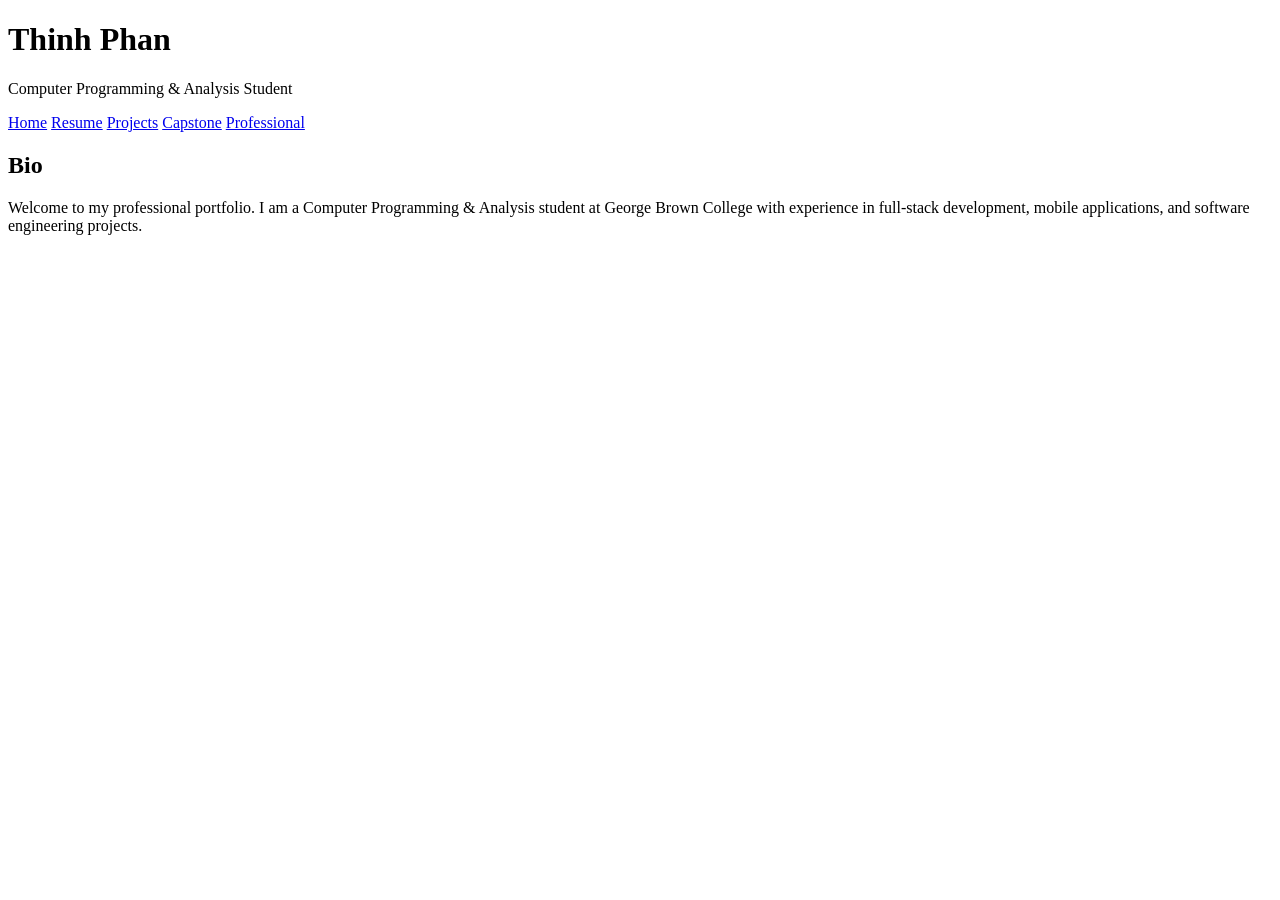
==== index.html @ 6b8f3478 "Intial commit - Portfolio structure" ====
<!DOCTYPE html>
<html lang="en">
<head>
<meta charset="UTF-8">
<title>Thinh Phan Portfolio</title>
<link rel="stylesheet" href="assets/css/styles.css">
</head>

<body>

<header>
<h1>Thinh Phan</h1>
<p>Computer Programming & Analysis Student</p>

<nav>
<a href="index.html">Home</a>
<a href="resume.html">Resume</a>
<a href="projects.html">Projects</a>
<a href="capstone.html">Capstone</a>
<a href="professional.html">Professional</a>
</nav>
</header>

<section>
<h2>Bio</h2>
<p>Welcome to my professional portfolio. I am a Computer Programming & Analysis student at George Brown College with experience in full-stack development, mobile applications, and software engineering projects.</p>
</section>

</body>
</html>
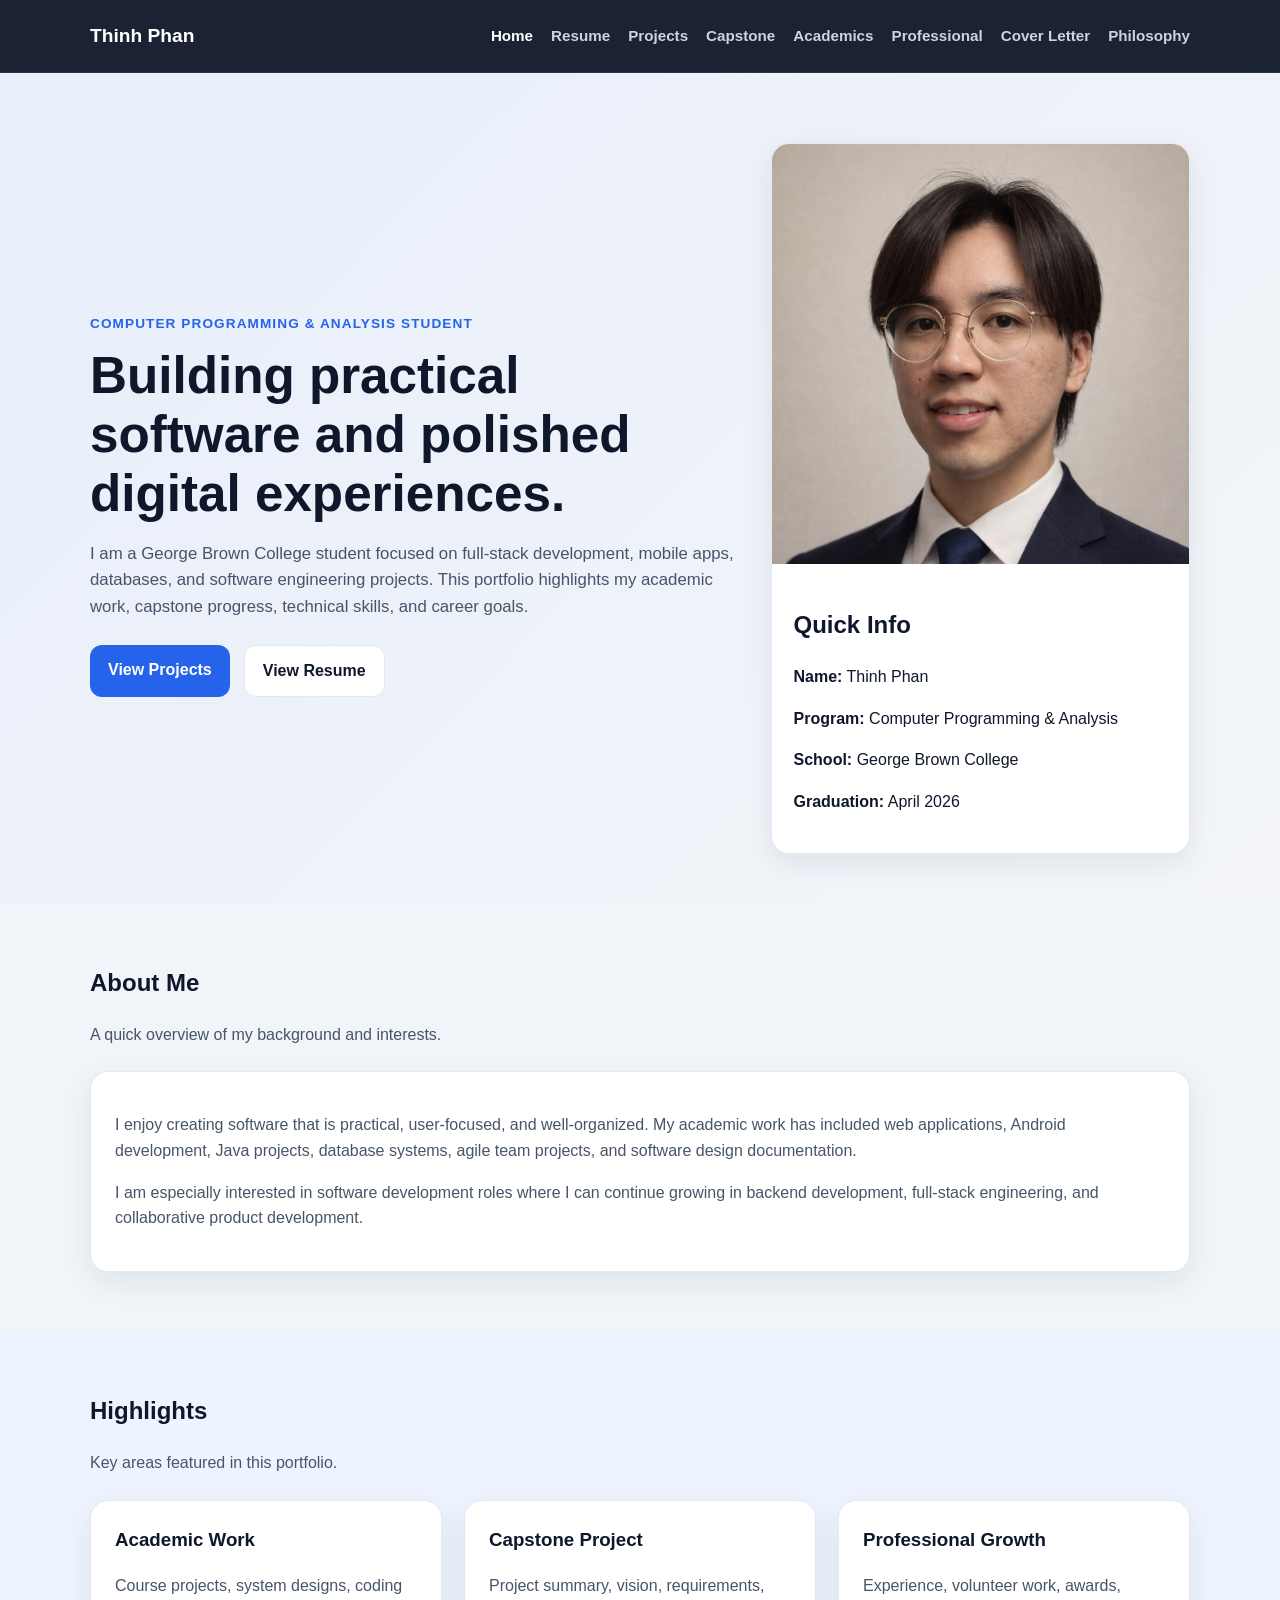
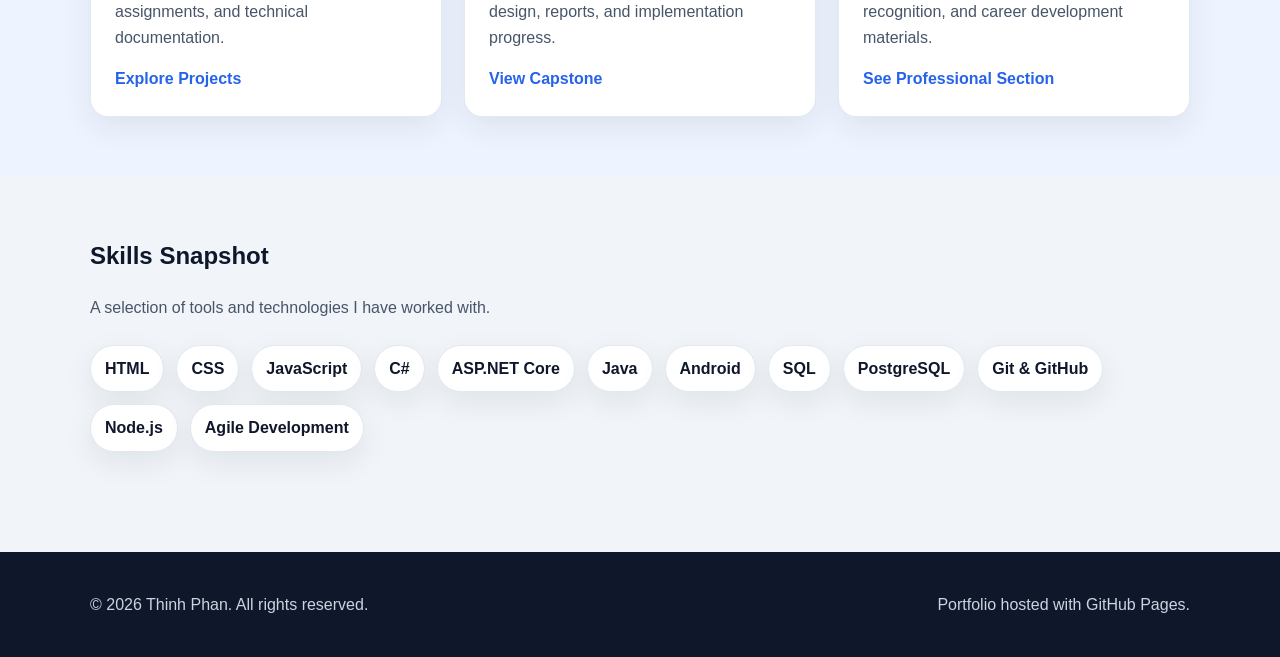
==== commit 92b724a3: "adding styling to portfolio structure" ====
--- a/index.html
+++ b/index.html
@@ -1,30 +1,144 @@
 <!DOCTYPE html>
 <html lang="en">
 <head>
-<meta charset="UTF-8">
-<title>Thinh Phan Portfolio</title>
-<link rel="stylesheet" href="assets/css/styles.css">
+  <meta charset="UTF-8" />
+  <meta name="viewport" content="width=device-width, initial-scale=1.0" />
+  <title>Thinh Phan | Portfolio</title>
+  <link rel="stylesheet" href="assets/css/styles.css" />
 </head>
+<body>
+  <header class="site-header">
+    <div class="container nav-container">
+      <a href="index.html" class="logo">Thinh Phan</a>
 
-<body>
+      <button class="menu-toggle" id="menuToggle">☰</button>
 
-<header>
-<h1>Thinh Phan</h1>
-<p>Computer Programming & Analysis Student</p>
+      <nav class="site-nav" id="siteNav">
+        <a href="index.html" class="active">Home</a>
+        <a href="resume.html">Resume</a>
+        <a href="projects.html">Projects</a>
+        <a href="capstone.html">Capstone</a>
+        <a href="academics.html">Academics</a>
+        <a href="professional.html">Professional</a>
+        <a href="cover-letter.html">Cover Letter</a>
+        <a href="philosophy.html">Philosophy</a>
+      </nav>
+    </div>
+  </header>
 
-<nav>
-<a href="index.html">Home</a>
-<a href="resume.html">Resume</a>
-<a href="projects.html">Projects</a>
-<a href="capstone.html">Capstone</a>
-<a href="professional.html">Professional</a>
-</nav>
-</header>
+  <main>
+    <section class="hero">
+      <div class="container hero-grid">
+        <div class="hero-text">
+          <p class="eyebrow">Computer Programming & Analysis Student</p>
+          <h1>Building practical software and polished digital experiences.</h1>
+          <p class="hero-description">
+            I am a George Brown College student focused on full-stack development,
+            mobile apps, databases, and software engineering projects. This portfolio
+            highlights my academic work, capstone progress, technical skills, and career goals.
+          </p>
 
-<section>
-<h2>Bio</h2>
-<p>Welcome to my professional portfolio. I am a Computer Programming & Analysis student at George Brown College with experience in full-stack development, mobile applications, and software engineering projects.</p>
-</section>
+          <div class="hero-buttons">
+            <a href="projects.html" class="btn btn-primary">View Projects</a>
+            <a href="resume.html" class="btn btn-secondary">View Resume</a>
+          </div>
+        </div>
 
+        <div class="hero-card">
+          <img src="assets/images/portrait.png" alt="Thinh Phan profile photo" class="profile-image" />
+          <div class="hero-card-content">
+            <h2>Quick Info</h2>
+            <p><strong>Name:</strong> Thinh Phan</p>
+            <p><strong>Program:</strong> Computer Programming & Analysis</p>
+            <p><strong>School:</strong> George Brown College</p>
+            <p><strong>Graduation:</strong> April 2026</p>
+          </div>
+        </div>
+      </div>
+    </section>
+
+    <section class="section">
+      <div class="container">
+        <div class="section-heading">
+          <h2>About Me</h2>
+          <p>A quick overview of my background and interests.</p>
+        </div>
+
+        <div class="card">
+          <p>
+            I enjoy creating software that is practical, user-focused, and well-organized.
+            My academic work has included web applications, Android development, Java projects,
+            database systems, agile team projects, and software design documentation.
+          </p>
+          <p>
+            I am especially interested in software development roles where I can continue growing
+            in backend development, full-stack engineering, and collaborative product development.
+          </p>
+        </div>
+      </div>
+    </section>
+
+    <section class="section alt-section">
+      <div class="container">
+        <div class="section-heading">
+          <h2>Highlights</h2>
+          <p>Key areas featured in this portfolio.</p>
+        </div>
+
+        <div class="grid-3">
+          <article class="card feature-card">
+            <h3>Academic Work</h3>
+            <p>Course projects, system designs, coding assignments, and technical documentation.</p>
+            <a href="projects.html" class="text-link">Explore Projects</a>
+          </article>
+
+          <article class="card feature-card">
+            <h3>Capstone Project</h3>
+            <p>Project summary, vision, requirements, design, reports, and implementation progress.</p>
+            <a href="capstone.html" class="text-link">View Capstone</a>
+          </article>
+
+          <article class="card feature-card">
+            <h3>Professional Growth</h3>
+            <p>Experience, volunteer work, awards, recognition, and career development materials.</p>
+            <a href="professional.html" class="text-link">See Professional Section</a>
+          </article>
+        </div>
+      </div>
+    </section>
+
+    <section class="section">
+      <div class="container">
+        <div class="section-heading">
+          <h2>Skills Snapshot</h2>
+          <p>A selection of tools and technologies I have worked with.</p>
+        </div>
+
+        <div class="skills-list">
+          <span>HTML</span>
+          <span>CSS</span>
+          <span>JavaScript</span>
+          <span>C#</span>
+          <span>ASP.NET Core</span>
+          <span>Java</span>
+          <span>Android</span>
+          <span>SQL</span>
+          <span>PostgreSQL</span>
+          <span>Git & GitHub</span>
+          <span>Node.js</span>
+          <span>Agile Development</span>
+        </div>
+      </div>
+    </section>
+  </main>
+
+  <footer class="site-footer">
+    <div class="container footer-content">
+      <p>© 2026 Thinh Phan. All rights reserved.</p>
+      <p>Portfolio hosted with GitHub Pages.</p>
+    </div>
+  </footer>
+
+  <script src="assets/js/script.js"></script>
 </body>
 </html>
--- a/assets/css/styles.css
+++ b/assets/css/styles.css
@@ -0,0 +1,338 @@
+:root {
+  --bg: #0f172a;
+  --bg-soft: #111827;
+  --surface: #ffffff;
+  --surface-alt: #f8fafc;
+  --text: #0f172a;
+  --text-soft: #475569;
+  --line: #e2e8f0;
+  --primary: #2563eb;
+  --primary-hover: #1d4ed8;
+  --shadow: 0 10px 30px rgba(15, 23, 42, 0.08);
+  --radius: 18px;
+  --max-width: 1100px;
+}
+
+* {
+  box-sizing: border-box;
+}
+
+html {
+  scroll-behavior: smooth;
+}
+
+body {
+  margin: 0;
+  font-family: Arial, sans-serif;
+  background: #f1f5f9;
+  color: var(--text);
+  line-height: 1.6;
+}
+
+img {
+  max-width: 100%;
+  display: block;
+}
+
+a {
+  text-decoration: none;
+}
+
+.container {
+  width: min(92%, var(--max-width));
+  margin: 0 auto;
+}
+
+.site-header {
+  background: rgba(15, 23, 42, 0.95);
+  position: sticky;
+  top: 0;
+  z-index: 1000;
+  backdrop-filter: blur(10px);
+  border-bottom: 1px solid rgba(255, 255, 255, 0.08);
+}
+
+.nav-container {
+  display: flex;
+  align-items: center;
+  justify-content: space-between;
+  min-height: 72px;
+  gap: 20px;
+}
+
+.logo {
+  color: white;
+  font-size: 1.2rem;
+  font-weight: 700;
+}
+
+.site-nav {
+  display: flex;
+  flex-wrap: wrap;
+  gap: 18px;
+}
+
+.site-nav a {
+  color: #cbd5e1;
+  font-weight: 600;
+  font-size: 0.95rem;
+  transition: 0.2s ease;
+}
+
+.site-nav a:hover,
+.site-nav a.active {
+  color: white;
+}
+
+.menu-toggle {
+  display: none;
+  background: transparent;
+  border: none;
+  color: white;
+  font-size: 1.6rem;
+  cursor: pointer;
+}
+
+.hero {
+  padding: 70px 0 50px;
+  background:
+    linear-gradient(135deg, rgba(37, 99, 235, 0.08), rgba(15, 23, 42, 0.02)),
+    #f8fafc;
+}
+
+.hero-grid {
+  display: grid;
+  grid-template-columns: 1.4fr 0.9fr;
+  gap: 28px;
+  align-items: center;
+}
+
+.eyebrow {
+  color: var(--primary);
+  font-weight: 700;
+  text-transform: uppercase;
+  letter-spacing: 0.08em;
+  margin-bottom: 12px;
+  font-size: 0.85rem;
+}
+
+.hero h1 {
+  font-size: clamp(2rem, 4vw, 3.25rem);
+  line-height: 1.15;
+  margin: 0 0 16px;
+}
+
+.hero-description {
+  color: var(--text-soft);
+  font-size: 1.05rem;
+  max-width: 700px;
+}
+
+.hero-buttons {
+  margin-top: 24px;
+  display: flex;
+  flex-wrap: wrap;
+  gap: 14px;
+}
+
+.btn {
+  display: inline-block;
+  padding: 12px 18px;
+  border-radius: 12px;
+  font-weight: 700;
+  transition: 0.2s ease;
+}
+
+.btn-primary {
+  background: var(--primary);
+  color: white;
+}
+
+.btn-primary:hover {
+  background: var(--primary-hover);
+}
+
+.btn-secondary {
+  background: white;
+  color: var(--text);
+  border: 1px solid var(--line);
+}
+
+.btn-secondary:hover {
+  background: #f8fafc;
+}
+
+.hero-card,
+.card {
+  background: var(--surface);
+  border-radius: var(--radius);
+  box-shadow: var(--shadow);
+  border: 1px solid rgba(226, 232, 240, 0.9);
+}
+
+.hero-card {
+  overflow: hidden;
+}
+
+.profile-image {
+  width: 100%;
+  height: 300px;
+  object-fit: cover;
+}
+
+.hero-card-content {
+  padding: 22px;
+}
+
+.section {
+  padding: 60px 0;
+}
+
+.alt-section {
+  background: #eef4ff;
+}
+
+.section-heading {
+  margin-bottom: 24px;
+}
+
+.section-heading h2,
+.page-banner h1,
+.card h2,
+.card h3 {
+  margin-top: 0;
+}
+
+.section-heading p,
+.page-banner p,
+.card p {
+  color: var(--text-soft);
+}
+
+.card {
+  padding: 24px;
+}
+
+.feature-card {
+  height: 100%;
+}
+
+.text-link {
+  color: var(--primary);
+  font-weight: 700;
+}
+
+.text-link:hover {
+  text-decoration: underline;
+}
+
+.grid-3 {
+  display: grid;
+  grid-template-columns: repeat(3, 1fr);
+  gap: 22px;
+}
+
+.grid-2 {
+  display: grid;
+  grid-template-columns: repeat(2, 1fr);
+  gap: 22px;
+}
+
+.skills-list {
+  display: flex;
+  flex-wrap: wrap;
+  gap: 12px;
+}
+
+.skills-list span {
+  background: white;
+  border: 1px solid var(--line);
+  border-radius: 999px;
+  padding: 10px 14px;
+  font-weight: 600;
+  box-shadow: var(--shadow);
+}
+
+.page-main {
+  min-height: 70vh;
+}
+
+.page-banner {
+  background: linear-gradient(135deg, #0f172a, #1e293b);
+  color: white;
+  padding: 60px 0;
+}
+
+.page-banner p {
+  color: #cbd5e1;
+}
+
+.centered-card {
+  text-align: center;
+  max-width: 700px;
+  margin: 0 auto;
+}
+
+.site-footer {
+  background: var(--bg);
+  color: #cbd5e1;
+  padding: 24px 0;
+  margin-top: 40px;
+}
+
+.footer-content {
+  display: flex;
+  justify-content: space-between;
+  gap: 20px;
+  flex-wrap: wrap;
+}
+
+.hero-card {
+  overflow: hidden;
+}
+
+.profile-image {
+  width: 100%;
+  height: 420px;
+  object-fit: cover;
+  object-position: center 20%;
+}
+
+@media (max-width: 900px) {
+  .hero-grid,
+  .grid-3,
+  .grid-2 {
+    grid-template-columns: 1fr;
+  }
+}
+
+@media (max-width: 768px) {
+  .menu-toggle {
+    display: block;
+  }
+
+  .site-nav {
+    display: none;
+    position: absolute;
+    top: 72px;
+    left: 0;
+    width: 100%;
+    background: #0f172a;
+    padding: 16px 4%;
+    flex-direction: column;
+    border-top: 1px solid rgba(255, 255, 255, 0.08);
+  }
+
+  .site-nav.show {
+    display: flex;
+  }
+
+  .hero {
+    padding-top: 40px;
+  }
+
+  .hero-buttons {
+    flex-direction: column;
+    align-items: flex-start;
+  }
+}
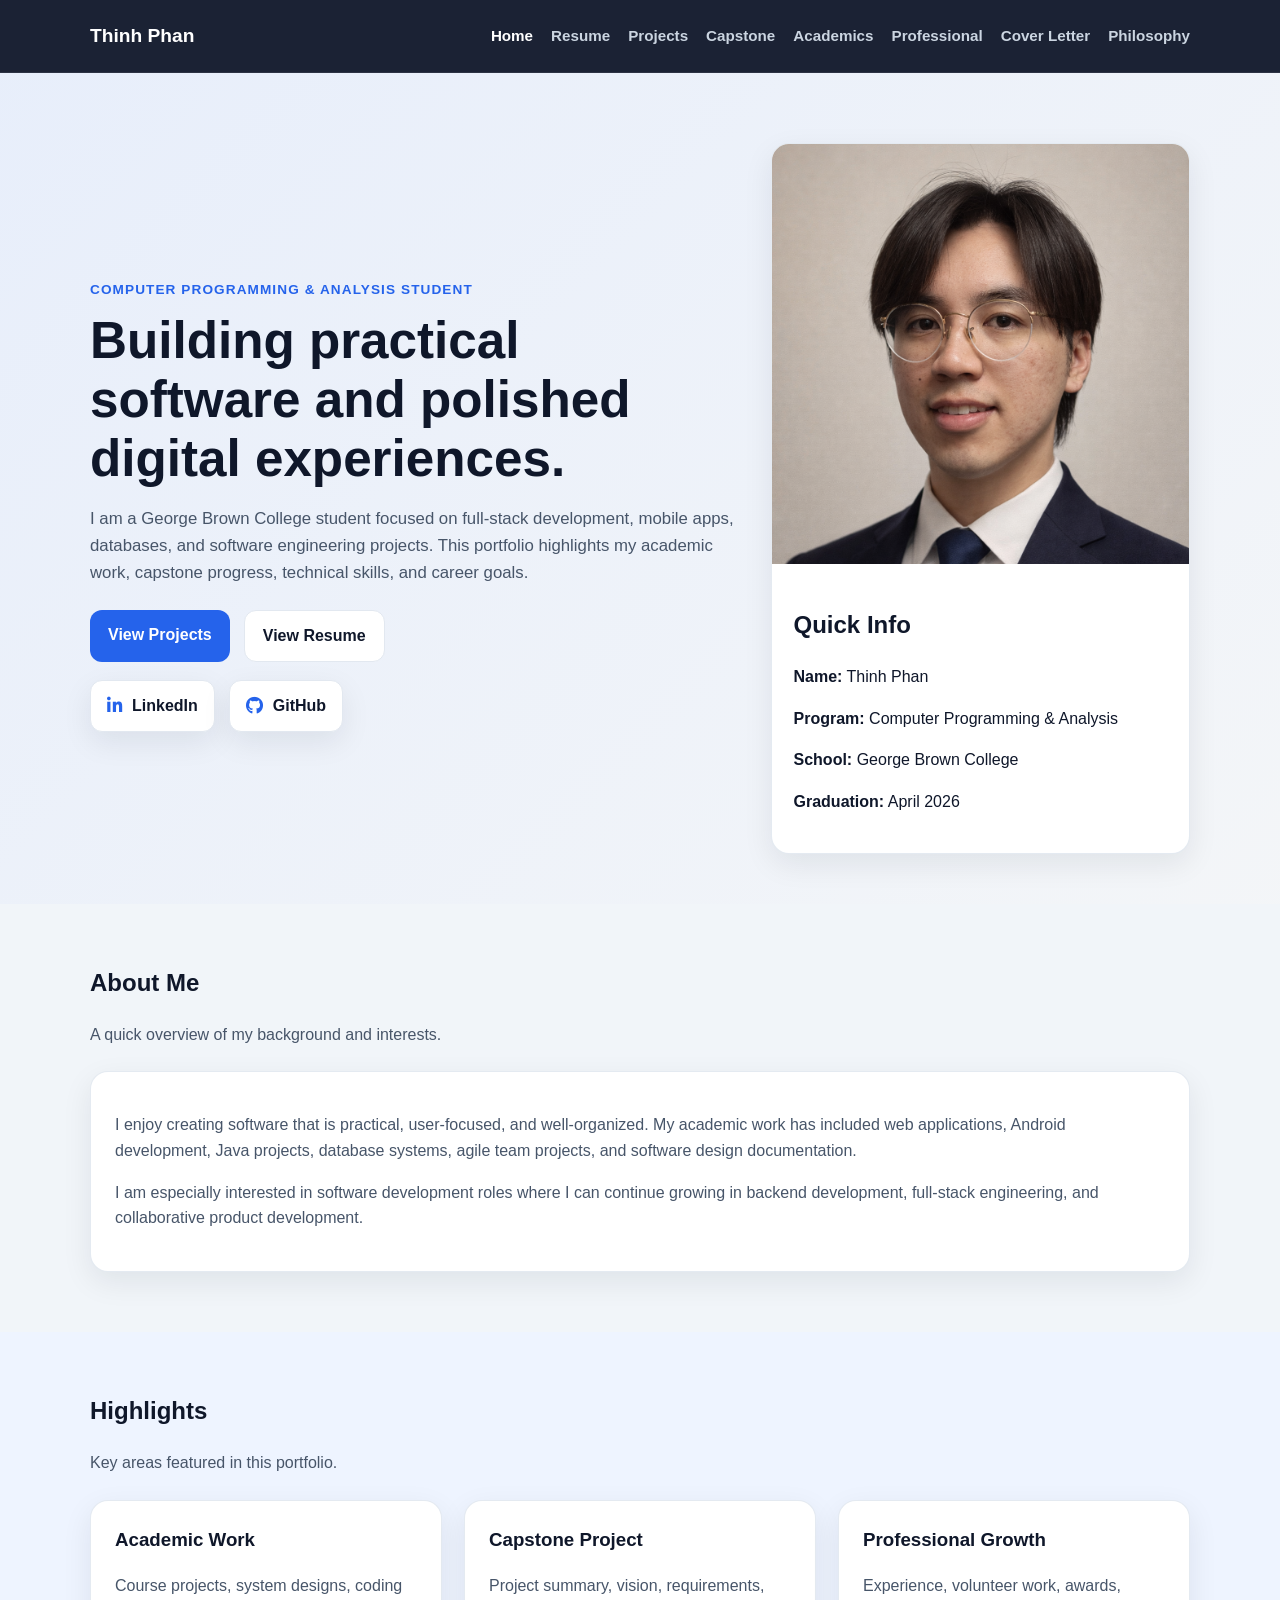
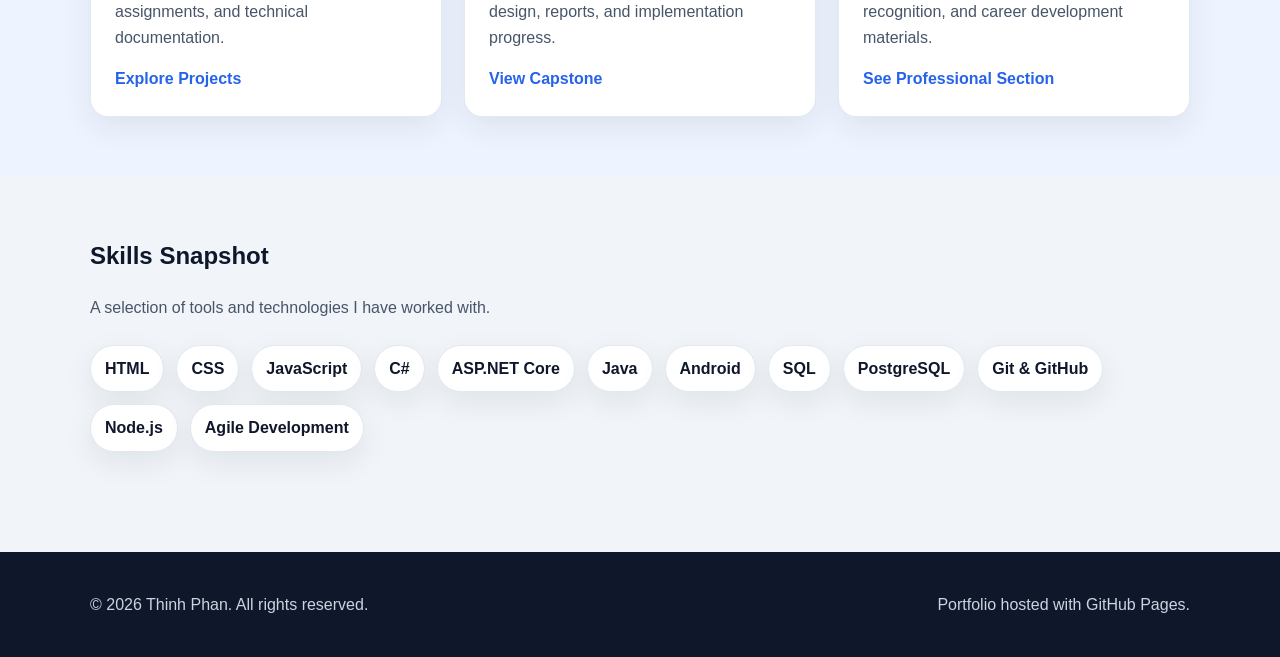
==== commit d2dab496: "Updated page banners - - polished projects page" ====
--- a/index.html
+++ b/index.html
@@ -1,144 +1,160 @@
-<!DOCTYPE html>
-<html lang="en">
-<head>
-  <meta charset="UTF-8" />
-  <meta name="viewport" content="width=device-width, initial-scale=1.0" />
-  <title>Thinh Phan | Portfolio</title>
-  <link rel="stylesheet" href="assets/css/styles.css" />
-</head>
-<body>
-  <header class="site-header">
-    <div class="container nav-container">
-      <a href="index.html" class="logo">Thinh Phan</a>
+  <!DOCTYPE html>
+  <html lang="en">
+  <head>
+    <meta charset="UTF-8" />
+    <meta name="viewport" content="width=device-width, initial-scale=1.0" />
+    <title>Thinh Phan | Portfolio</title>
+    <link rel="stylesheet" href="assets/css/styles.css" />
+    <link
+  rel="stylesheet"
+  href="https://cdnjs.cloudflare.com/ajax/libs/font-awesome/6.5.2/css/all.min.css"
+/>
+  </head>
+  <body>
+    <header class="site-header">
+      <div class="container nav-container">
+        <a href="index.html" class="logo">Thinh Phan</a>
 
-      <button class="menu-toggle" id="menuToggle">☰</button>
+        <button class="menu-toggle" id="menuToggle">☰</button>
 
-      <nav class="site-nav" id="siteNav">
-        <a href="index.html" class="active">Home</a>
-        <a href="resume.html">Resume</a>
-        <a href="projects.html">Projects</a>
-        <a href="capstone.html">Capstone</a>
-        <a href="academics.html">Academics</a>
-        <a href="professional.html">Professional</a>
-        <a href="cover-letter.html">Cover Letter</a>
-        <a href="philosophy.html">Philosophy</a>
-      </nav>
+        <nav class="site-nav" id="siteNav">
+          <a href="index.html" class="active">Home</a>
+          <a href="resume.html">Resume</a>
+          <a href="projects.html">Projects</a>
+          <a href="capstone.html">Capstone</a>
+          <a href="academics.html">Academics</a>
+          <a href="professional.html">Professional</a>
+          <a href="cover-letter.html">Cover Letter</a>
+          <a href="philosophy.html">Philosophy</a>
+        </nav>
+      </div>
+    </header>
+
+    <main>
+      <section class="hero">
+  <div class="container hero-grid">
+    <div class="hero-text">
+      <p class="eyebrow">Computer Programming & Analysis Student</p>
+      <h1>Building practical software and polished digital experiences.</h1>
+      <p class="hero-description">
+        I am a George Brown College student focused on full-stack development,
+        mobile apps, databases, and software engineering projects. This portfolio
+        highlights my academic work, capstone progress, technical skills, and career goals.
+      </p>
+
+      <div class="hero-buttons">
+        <a href="projects.html" class="btn btn-primary">View Projects</a>
+        <a href="resume.html" class="btn btn-secondary">View Resume</a>
+      </div>
+
+      <div class="social-links">
+        <a href="https://www.linkedin.com/in/thinh-phan-8b35b6358/" target="_blank" aria-label="LinkedIn">
+          <i class="fa-brands fa-linkedin-in"></i>
+          <span>LinkedIn</span>
+        </a>
+
+        <a href="https://github.com/ttphan23" target="_blank" aria-label="GitHub">
+          <i class="fa-brands fa-github"></i>
+          <span>GitHub</span>
+        </a>
+      </div>
     </div>
-  </header>
 
-  <main>
-    <section class="hero">
-      <div class="container hero-grid">
-        <div class="hero-text">
-          <p class="eyebrow">Computer Programming & Analysis Student</p>
-          <h1>Building practical software and polished digital experiences.</h1>
-          <p class="hero-description">
-            I am a George Brown College student focused on full-stack development,
-            mobile apps, databases, and software engineering projects. This portfolio
-            highlights my academic work, capstone progress, technical skills, and career goals.
-          </p>
+    <div class="hero-card">
+      <img src="assets/images/portrait.png" alt="Thinh Phan profile photo" class="profile-image" />
+      <div class="hero-card-content">
+        <h2>Quick Info</h2>
+        <p><strong>Name:</strong> Thinh Phan</p>
+        <p><strong>Program:</strong> Computer Programming & Analysis</p>
+        <p><strong>School:</strong> George Brown College</p>
+        <p><strong>Graduation:</strong> April 2026</p>
+      </div>
+    </div>
+  </div>
+</section>
 
-          <div class="hero-buttons">
-            <a href="projects.html" class="btn btn-primary">View Projects</a>
-            <a href="resume.html" class="btn btn-secondary">View Resume</a>
+      <section class="section">
+        <div class="container">
+          <div class="section-heading">
+            <h2>About Me</h2>
+            <p>A quick overview of my background and interests.</p>
+          </div>
+
+          <div class="card">
+            <p>
+              I enjoy creating software that is practical, user-focused, and well-organized.
+              My academic work has included web applications, Android development, Java projects,
+              database systems, agile team projects, and software design documentation.
+            </p>
+            <p>
+              I am especially interested in software development roles where I can continue growing
+              in backend development, full-stack engineering, and collaborative product development.
+            </p>
           </div>
         </div>
+      </section>
 
-        <div class="hero-card">
-          <img src="assets/images/portrait.png" alt="Thinh Phan profile photo" class="profile-image" />
-          <div class="hero-card-content">
-            <h2>Quick Info</h2>
-            <p><strong>Name:</strong> Thinh Phan</p>
-            <p><strong>Program:</strong> Computer Programming & Analysis</p>
-            <p><strong>School:</strong> George Brown College</p>
-            <p><strong>Graduation:</strong> April 2026</p>
+      <section class="section alt-section">
+        <div class="container">
+          <div class="section-heading">
+            <h2>Highlights</h2>
+            <p>Key areas featured in this portfolio.</p>
+          </div>
+
+          <div class="grid-3">
+            <article class="card feature-card">
+              <h3>Academic Work</h3>
+              <p>Course projects, system designs, coding assignments, and technical documentation.</p>
+              <a href="projects.html" class="text-link">Explore Projects</a>
+            </article>
+
+            <article class="card feature-card">
+              <h3>Capstone Project</h3>
+              <p>Project summary, vision, requirements, design, reports, and implementation progress.</p>
+              <a href="capstone.html" class="text-link">View Capstone</a>
+            </article>
+
+            <article class="card feature-card">
+              <h3>Professional Growth</h3>
+              <p>Experience, volunteer work, awards, recognition, and career development materials.</p>
+              <a href="professional.html" class="text-link">See Professional Section</a>
+            </article>
           </div>
         </div>
+      </section>
+
+      <section class="section">
+        <div class="container">
+          <div class="section-heading">
+            <h2>Skills Snapshot</h2>
+            <p>A selection of tools and technologies I have worked with.</p>
+          </div>
+
+          <div class="skills-list">
+            <span>HTML</span>
+            <span>CSS</span>
+            <span>JavaScript</span>
+            <span>C#</span>
+            <span>ASP.NET Core</span>
+            <span>Java</span>
+            <span>Android</span>
+            <span>SQL</span>
+            <span>PostgreSQL</span>
+            <span>Git & GitHub</span>
+            <span>Node.js</span>
+            <span>Agile Development</span>
+          </div>
+        </div>
+      </section>
+    </main>
+
+    <footer class="site-footer">
+      <div class="container footer-content">
+        <p>© 2026 Thinh Phan. All rights reserved.</p>
+        <p>Portfolio hosted with GitHub Pages.</p>
       </div>
-    </section>
+    </footer>
 
-    <section class="section">
-      <div class="container">
-        <div class="section-heading">
-          <h2>About Me</h2>
-          <p>A quick overview of my background and interests.</p>
-        </div>
-
-        <div class="card">
-          <p>
-            I enjoy creating software that is practical, user-focused, and well-organized.
-            My academic work has included web applications, Android development, Java projects,
-            database systems, agile team projects, and software design documentation.
-          </p>
-          <p>
-            I am especially interested in software development roles where I can continue growing
-            in backend development, full-stack engineering, and collaborative product development.
-          </p>
-        </div>
-      </div>
-    </section>
-
-    <section class="section alt-section">
-      <div class="container">
-        <div class="section-heading">
-          <h2>Highlights</h2>
-          <p>Key areas featured in this portfolio.</p>
-        </div>
-
-        <div class="grid-3">
-          <article class="card feature-card">
-            <h3>Academic Work</h3>
-            <p>Course projects, system designs, coding assignments, and technical documentation.</p>
-            <a href="projects.html" class="text-link">Explore Projects</a>
-          </article>
-
-          <article class="card feature-card">
-            <h3>Capstone Project</h3>
-            <p>Project summary, vision, requirements, design, reports, and implementation progress.</p>
-            <a href="capstone.html" class="text-link">View Capstone</a>
-          </article>
-
-          <article class="card feature-card">
-            <h3>Professional Growth</h3>
-            <p>Experience, volunteer work, awards, recognition, and career development materials.</p>
-            <a href="professional.html" class="text-link">See Professional Section</a>
-          </article>
-        </div>
-      </div>
-    </section>
-
-    <section class="section">
-      <div class="container">
-        <div class="section-heading">
-          <h2>Skills Snapshot</h2>
-          <p>A selection of tools and technologies I have worked with.</p>
-        </div>
-
-        <div class="skills-list">
-          <span>HTML</span>
-          <span>CSS</span>
-          <span>JavaScript</span>
-          <span>C#</span>
-          <span>ASP.NET Core</span>
-          <span>Java</span>
-          <span>Android</span>
-          <span>SQL</span>
-          <span>PostgreSQL</span>
-          <span>Git & GitHub</span>
-          <span>Node.js</span>
-          <span>Agile Development</span>
-        </div>
-      </div>
-    </section>
-  </main>
-
-  <footer class="site-footer">
-    <div class="container footer-content">
-      <p>© 2026 Thinh Phan. All rights reserved.</p>
-      <p>Portfolio hosted with GitHub Pages.</p>
-    </div>
-  </footer>
-
-  <script src="assets/js/script.js"></script>
-</body>
-</html>+    <script src="assets/js/script.js"></script>
+  </body>
+  </html>
--- a/assets/css/styles.css
+++ b/assets/css/styles.css
@@ -335,4 +335,94 @@
     flex-direction: column;
     align-items: flex-start;
   }
+}
+
+.social-links {
+  display: flex;
+  flex-wrap: wrap;
+  gap: 14px;
+  margin-top: 18px;
+}
+
+.social-links a {
+  display: inline-flex;
+  align-items: center;
+  gap: 10px;
+  background: white;
+  color: var(--text);
+  padding: 12px 16px;
+  border-radius: 12px;
+  border: 1px solid var(--line);
+  box-shadow: var(--shadow);
+  font-weight: 700;
+  transition: transform 0.2s ease, box-shadow 0.2s ease, border-color 0.2s ease;
+}
+
+.social-links a:hover {
+  transform: translateY(-2px);
+  box-shadow: 0 14px 34px rgba(15, 23, 42, 0.12);
+  border-color: #cbd5e1;
+}
+
+.social-links i {
+  font-size: 1.1rem;
+  color: var(--primary);
+}
+
+.projects-grid {
+  display: grid;
+  grid-template-columns: repeat(2, 1fr);
+  gap: 24px;
+}
+
+.project-hover-card {
+  background: white;
+  border: 1px solid var(--line);
+  border-radius: 20px;
+  padding: 24px;
+  box-shadow: var(--shadow);
+  transition: transform 0.25s ease, box-shadow 0.25s ease, border-color 0.25s ease;
+}
+
+.project-hover-card:hover {
+  transform: translateY(-6px);
+  box-shadow: 0 18px 40px rgba(15, 23, 42, 0.12);
+  border-color: #bfdbfe;
+}
+
+.project-top {
+  margin-bottom: 14px;
+}
+
+.project-badge {
+  display: inline-block;
+  margin-bottom: 12px;
+  padding: 8px 12px;
+  border-radius: 999px;
+  background: #eff6ff;
+  color: #1d4ed8;
+  font-size: 0.82rem;
+  font-weight: 700;
+}
+
+.project-hover-card h2 {
+  margin: 0;
+  font-size: 1.35rem;
+  line-height: 1.3;
+}
+
+.project-hover-card p {
+  color: var(--text-soft);
+  margin: 12px 0;
+}
+
+.project-tech {
+  font-weight: 700;
+  color: var(--text);
+}
+
+@media (max-width: 900px) {
+  .projects-grid {
+    grid-template-columns: 1fr;
+  }
 }
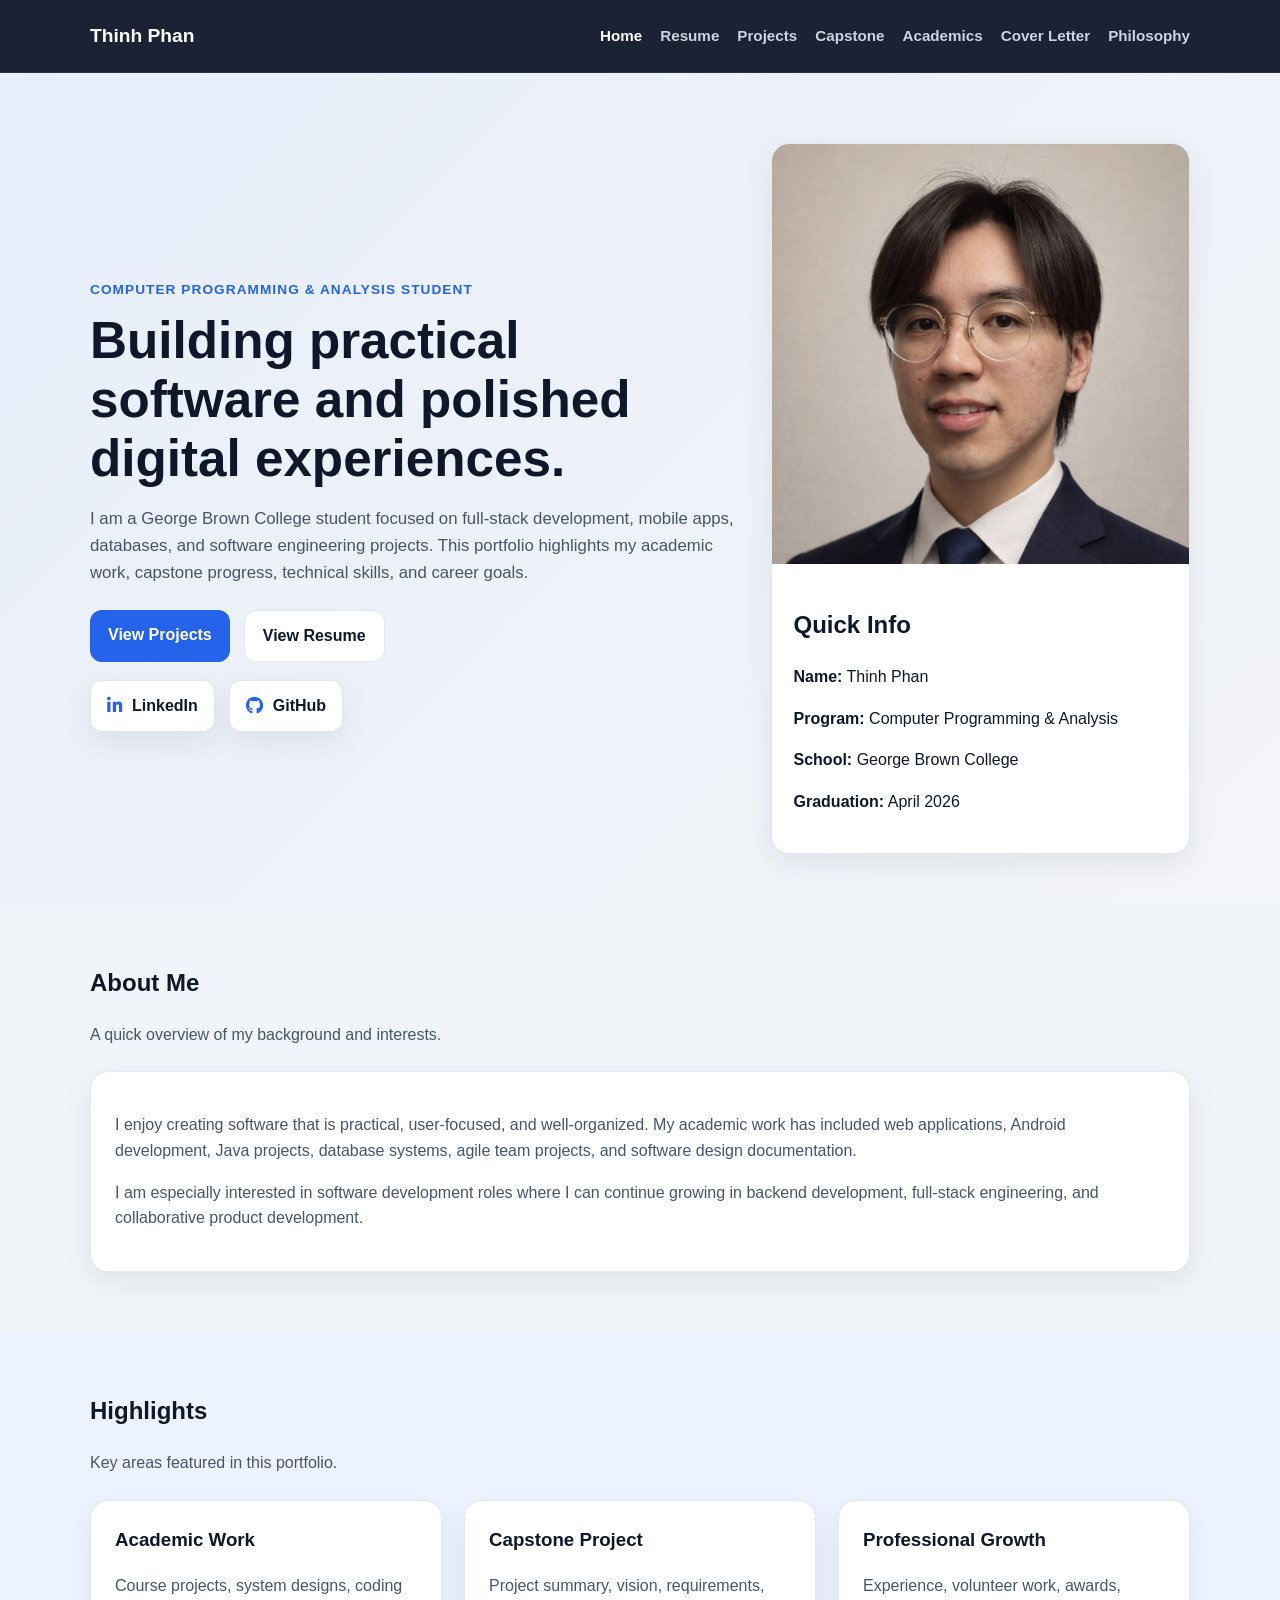
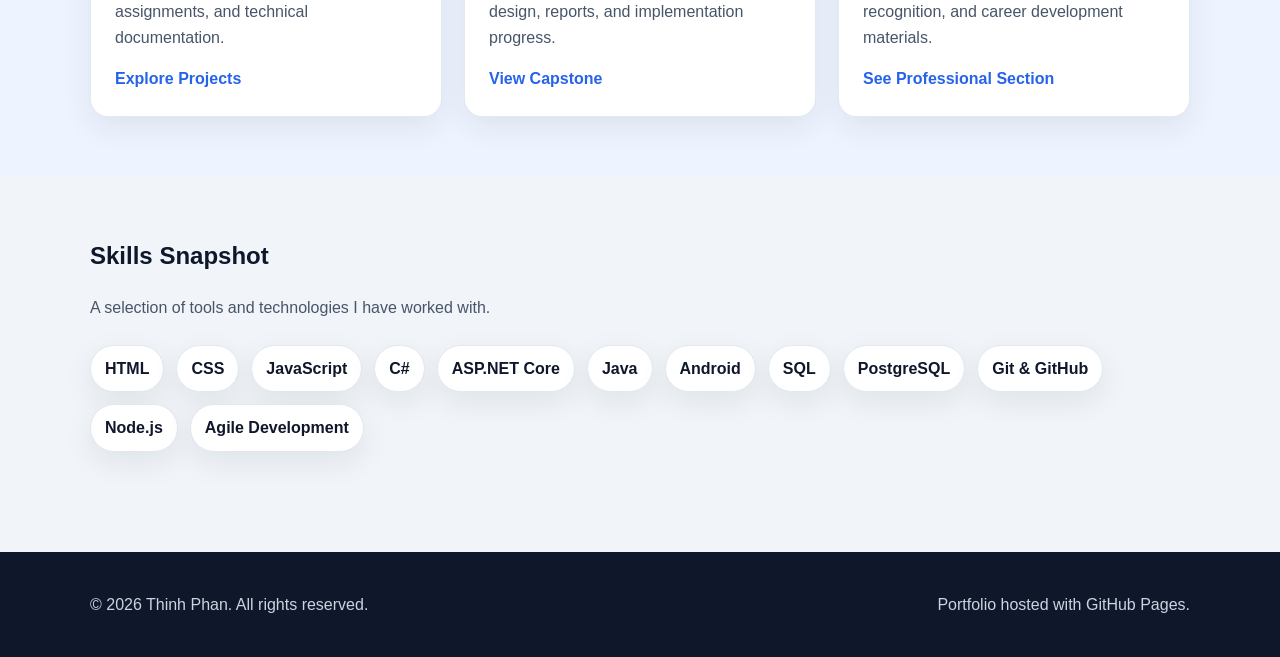
==== commit ad637938: "updated nav bar" ====
--- a/index.html
+++ b/index.html
@@ -23,7 +23,6 @@
           <a href="projects.html">Projects</a>
           <a href="capstone.html">Capstone</a>
           <a href="academics.html">Academics</a>
-          <a href="professional.html">Professional</a>
           <a href="cover-letter.html">Cover Letter</a>
           <a href="philosophy.html">Philosophy</a>
         </nav>
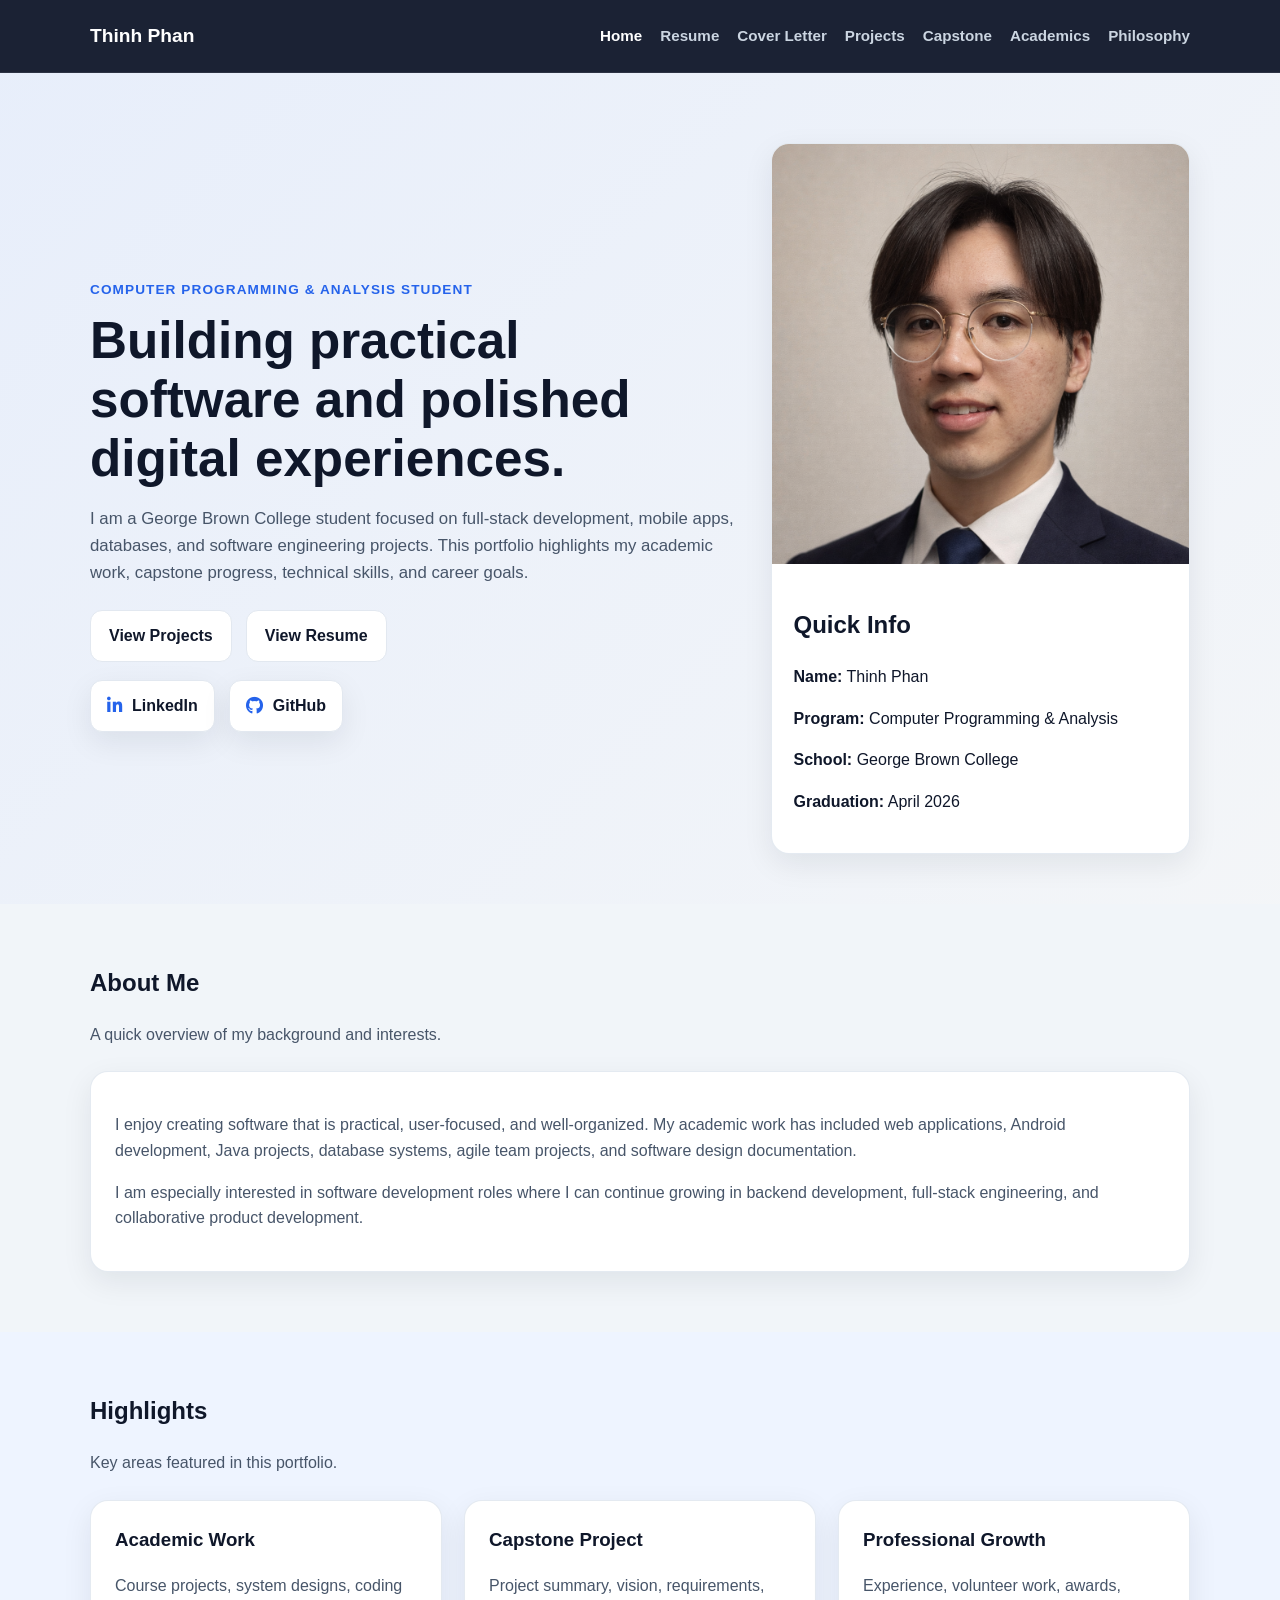
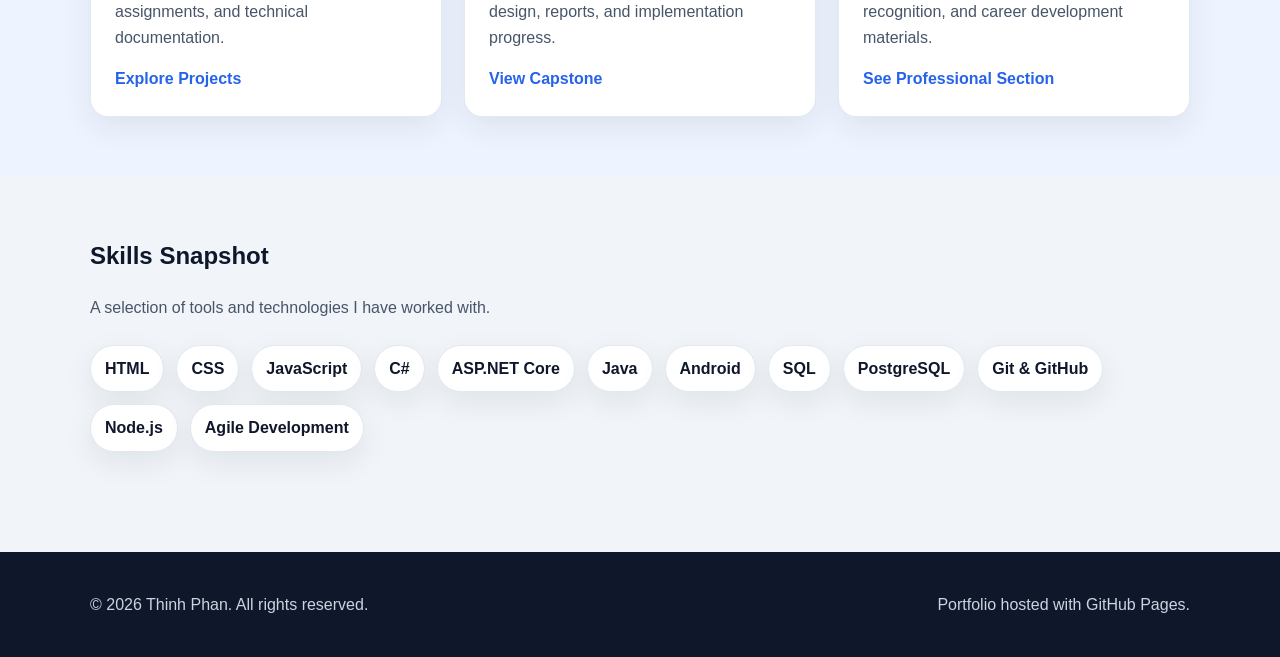
==== commit dbe35f8c: "Updated Navbar - moved Cover Letter. Changed button on index page." ====
--- a/index.html
+++ b/index.html
@@ -20,10 +20,10 @@
         <nav class="site-nav" id="siteNav">
           <a href="index.html" class="active">Home</a>
           <a href="resume.html">Resume</a>
+          <a href="cover-letter.html">Cover Letter</a>
           <a href="projects.html">Projects</a>
           <a href="capstone.html">Capstone</a>
           <a href="academics.html">Academics</a>
-          <a href="cover-letter.html">Cover Letter</a>
           <a href="philosophy.html">Philosophy</a>
         </nav>
       </div>
@@ -42,7 +42,7 @@
       </p>
 
       <div class="hero-buttons">
-        <a href="projects.html" class="btn btn-primary">View Projects</a>
+        <a href="projects.html" class="btn btn-secondary">View Projects</a>
         <a href="resume.html" class="btn btn-secondary">View Resume</a>
       </div>
 
